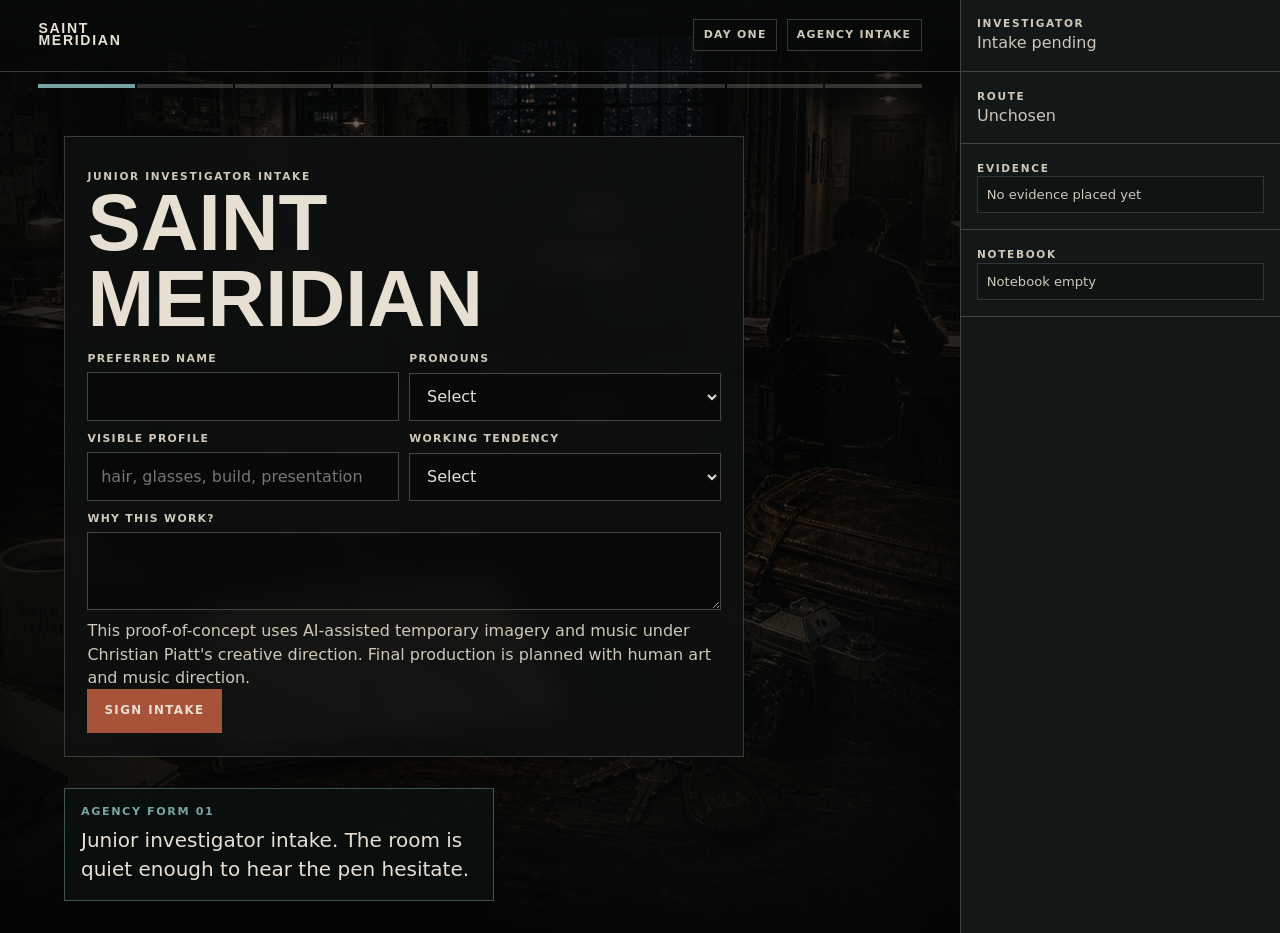
==== prototype.html @ 73ccae49 "Add Scenes 1-6 playable prototype" ====
<!doctype html>
<html lang="en">
  <head>
    <meta charset="utf-8" />
    <meta name="viewport" content="width=device-width, initial-scale=1" />
    <meta name="theme-color" content="#101312" />
    <meta
      name="description"
      content="Saint Meridian Scenes 1-6 playable proof-of-concept."
    />
    <title>Saint Meridian - Scenes 1-6 Prototype</title>
    <link rel="icon" href="data:image/svg+xml,<svg xmlns='http://www.w3.org/2000/svg' viewBox='0 0 64 64'><rect width='64' height='64' fill='%23101312'/><text x='32' y='43' text-anchor='middle' font-family='Georgia' font-size='36' fill='%23e7e0d2'>S</text></svg>" />
    <link rel="stylesheet" href="prototype.css" />
    <script src="prototype.js" defer></script>
  </head>
  <body>
    <a class="skip-link" href="#game">Skip to case file</a>

    <main id="game" class="game-shell" aria-live="polite">
      <section class="stage" aria-label="Saint Meridian prototype scene">
        <img class="scene-image" data-scene-image alt="" />
        <div class="scene-wash" aria-hidden="true"></div>
        <div class="scene-vignette" aria-hidden="true"></div>

        <header class="topbar">
          <a class="wordmark" href="index.html" aria-label="Saint Meridian home">
            <span>Saint</span><span>Meridian</span>
          </a>
          <div class="case-meta">
            <span data-day>Day One</span>
            <span data-location>Agency Office</span>
          </div>
        </header>

        <div class="progress-strip" data-progress aria-label="Prototype progress"></div>

        <section class="workspace" data-workspace></section>

        <section class="dialogue-panel" data-dialogue-panel>
          <div>
            <p class="speaker" data-speaker></p>
            <p class="line" data-line></p>
          </div>
        </section>

        <div class="dialogue-actions" data-actions aria-label="Available actions"></div>
      </section>

      <aside class="case-state" aria-label="Current case state">
        <div>
          <p class="label">Investigator</p>
          <p data-profile-summary>Intake pending</p>
        </div>
        <div>
          <p class="label">Route</p>
          <p data-route-summary>Unchosen</p>
        </div>
        <div>
          <p class="label">Evidence</p>
          <ul data-evidence-list></ul>
        </div>
        <div>
          <p class="label">Notebook</p>
          <ul data-note-list></ul>
        </div>
      </aside>
    </main>
  </body>
</html>
---- prototype.css ----
:root {
  --ink: #101312;
  --ink-2: #171c1a;
  --panel: rgba(13, 17, 16, 0.86);
  --panel-strong: rgba(8, 11, 10, 0.94);
  --paper: #e7e0d2;
  --paper-soft: #cfc7b7;
  --line: rgba(231, 224, 210, 0.22);
  --blue: #79a4a3;
  --rust: #a75239;
  --olive: #778268;
  --display: "Arial Narrow", "Avenir Next Condensed", "Roboto Condensed", "Helvetica Neue", sans-serif;
  --sans: Inter, ui-sans-serif, system-ui, -apple-system, BlinkMacSystemFont, "Segoe UI", sans-serif;
}

* { box-sizing: border-box; }
html, body { min-height: 100%; }
body {
  margin: 0;
  color: var(--paper);
  background: var(--ink);
  font-family: var(--sans);
  line-height: 1.45;
}
button, input, select, textarea { font: inherit; }
button { cursor: pointer; }
.skip-link {
  position: fixed;
  left: 1rem;
  top: -5rem;
  z-index: 100;
  padding: .75rem 1rem;
  color: var(--ink);
  background: var(--paper);
}
.skip-link:focus { top: 1rem; }

.game-shell {
  display: grid;
  grid-template-columns: minmax(0, 1fr) 320px;
  min-height: 100svh;
  background: #080b0a;
}
.stage {
  position: relative;
  min-height: 100svh;
  overflow: hidden;
  isolation: isolate;
}
.scene-image,
.scene-wash,
.scene-vignette {
  position: absolute;
  inset: 0;
  width: 100%;
  height: 100%;
}
.scene-image {
  z-index: -4;
  object-fit: cover;
  object-position: center;
  filter: saturate(.86) contrast(1.05);
  transition: opacity .25s ease;
}
.scene-wash {
  z-index: -3;
  background:
    linear-gradient(90deg, rgba(8, 11, 10, .82), rgba(8, 11, 10, .18) 48%, rgba(8, 11, 10, .74)),
    linear-gradient(0deg, rgba(8, 11, 10, .88), rgba(8, 11, 10, .08) 52%, rgba(8, 11, 10, .5));
}
.scene-vignette {
  z-index: -2;
  box-shadow: inset 0 0 150px rgba(0, 0, 0, .72);
}

.topbar {
  display: flex;
  align-items: center;
  justify-content: space-between;
  gap: 1.5rem;
  padding: 1.2rem clamp(1rem, 3vw, 2.4rem);
  border-bottom: 1px solid var(--line);
  background: linear-gradient(180deg, rgba(8, 11, 10, .84), rgba(8, 11, 10, .18));
}
.wordmark {
  display: flex;
  flex-direction: column;
  color: var(--paper);
  font: 800 .88rem/.84 var(--display);
  letter-spacing: .12em;
  text-decoration: none;
  text-transform: uppercase;
}
.case-meta {
  display: flex;
  gap: .6rem;
  flex-wrap: wrap;
  justify-content: flex-end;
  color: var(--paper-soft);
  font-size: .68rem;
  font-weight: 800;
  letter-spacing: .12em;
  text-transform: uppercase;
}
.case-meta span {
  padding: .45rem .58rem;
  border: 1px solid var(--line);
  background: rgba(8, 11, 10, .48);
}

.progress-strip {
  display: grid;
  grid-template-columns: repeat(9, 1fr);
  gap: 2px;
  padding: 0 clamp(1rem, 3vw, 2.4rem);
}
.progress-strip span {
  height: 4px;
  margin-top: .8rem;
  background: rgba(231, 224, 210, .2);
}
.progress-strip span.active { background: var(--blue); }
.progress-strip span.done { background: var(--rust); }

.workspace {
  display: grid;
  align-content: start;
  gap: 1rem;
  width: min(680px, calc(100% - 2rem));
  margin: clamp(1rem, 4vw, 3rem) 0 11rem clamp(1rem, 5vw, 4rem);
}
.card,
.tool-panel,
.phone-ui,
.board-ui,
.note-ui,
.camera-ui {
  border: 1px solid var(--line);
  background: var(--panel);
  box-shadow: 0 22px 70px rgba(0, 0, 0, .38);
  backdrop-filter: blur(10px);
}
.card { padding: clamp(1rem, 3vw, 1.4rem); }
.card h1,
.card h2,
.card h3 {
  margin: 0 0 .8rem;
  font-family: var(--display);
  line-height: .96;
  text-transform: uppercase;
}
.card h1 { font-size: clamp(2.5rem, 8vw, 5rem); }
.card h2 { font-size: clamp(1.8rem, 5vw, 3rem); }
.card h3 { font-size: 1.35rem; }
.card p { margin: .6rem 0 0; color: var(--paper-soft); }
.label,
.eyebrow {
  margin: 0 0 .55rem;
  color: var(--blue);
  font-size: .66rem;
  font-weight: 800;
  letter-spacing: .16em;
  text-transform: uppercase;
}
.field-grid,
.choice-grid,
.hotspot-grid,
.board-grid {
  display: grid;
  gap: .65rem;
}
.field-grid { grid-template-columns: repeat(2, minmax(0, 1fr)); }
.field { display: grid; gap: .3rem; }
.field label {
  color: var(--paper-soft);
  font-size: .68rem;
  font-weight: 800;
  letter-spacing: .12em;
  text-transform: uppercase;
}
.field input,
.field select,
.field textarea {
  width: 100%;
  min-width: 0;
  border: 1px solid rgba(231, 224, 210, .28);
  color: var(--paper);
  background: rgba(0, 0, 0, .34);
  padding: .75rem .8rem;
  border-radius: 0;
}
.field textarea { min-height: 78px; resize: vertical; }
.wide { grid-column: 1 / -1; }

.primary-button,
.choice-button,
.ghost-button,
.pin-key,
.hotspot,
.chip {
  min-height: 42px;
  border: 1px solid rgba(231, 224, 210, .28);
  color: var(--paper);
  background: rgba(9, 12, 11, .72);
  text-align: left;
}
.primary-button {
  justify-self: start;
  padding: .78rem 1rem;
  border-color: transparent;
  background: var(--rust);
  font-size: .74rem;
  font-weight: 900;
  letter-spacing: .12em;
  text-transform: uppercase;
  text-align: center;
}
.choice-button,
.hotspot,
.chip {
  padding: .8rem .9rem;
}
.choice-button strong,
.hotspot strong {
  display: block;
  margin-bottom: .2rem;
  font-family: var(--display);
  font-size: 1.18rem;
  text-transform: uppercase;
}
.choice-button span,
.hotspot span {
  color: var(--paper-soft);
  font-size: .86rem;
}
.choice-button[aria-pressed="true"],
.hotspot.done,
.chip.selected {
  border-color: var(--blue);
  background: rgba(51, 79, 78, .78);
}
.ghost-button {
  padding: .72rem .85rem;
  text-align: center;
}
button:focus-visible,
input:focus-visible,
select:focus-visible,
textarea:focus-visible,
a:focus-visible {
  outline: 3px solid var(--blue);
  outline-offset: 3px;
}
button:disabled { opacity: .5; cursor: not-allowed; }

.tool-panel { padding: .9rem; }
.tool-row {
  display: grid;
  grid-template-columns: repeat(4, 1fr);
  gap: .55rem;
}
.tool {
  min-height: 76px;
  display: grid;
  place-items: center;
  gap: .2rem;
  padding: .65rem;
  border: 1px solid var(--line);
  background: rgba(0, 0, 0, .24);
  color: var(--paper-soft);
  text-align: center;
  font-size: .68rem;
  font-weight: 800;
  letter-spacing: .08em;
  text-transform: uppercase;
}
.tool svg { width: 24px; height: 24px; color: var(--blue); }

.phone-ui { width: min(320px, 100%); padding: 1rem; }
.phone-screen {
  padding: 1rem;
  border: 1px solid rgba(231, 224, 210, .28);
  background: #0b0e0d;
}
.pin-display {
  height: 42px;
  display: grid;
  place-items: center;
  margin: .8rem 0;
  border: 1px solid var(--line);
  color: var(--blue);
  font-size: 1.5rem;
  letter-spacing: .45em;
}
.pin-grid {
  display: grid;
  grid-template-columns: repeat(3, 1fr);
  gap: .45rem;
}
.pin-key { text-align: center; font-weight: 900; }
.phone-note {
  margin-top: .8rem;
  color: var(--paper-soft);
  font: 700 .8rem/1.3 var(--display);
}

.waveform {
  display: grid;
  grid-template-columns: repeat(24, 1fr);
  align-items: center;
  gap: 3px;
  height: 80px;
  padding: .8rem;
  border: 1px solid var(--line);
  background: rgba(0, 0, 0, .28);
}
.waveform i {
  display: block;
  min-height: 12px;
  background: var(--blue);
}
.transcript {
  display: grid;
  gap: .55rem;
  margin-top: .75rem;
}
.chip {
  width: 100%;
  text-align: left;
}

.camera-ui {
  position: relative;
  min-height: min(54svh, 560px);
  display: grid;
  align-items: center;
  justify-items: end;
  padding: 1rem;
  overflow: hidden;
}
.reticle {
  width: min(42vw, 420px);
  aspect-ratio: 16 / 9;
  border: 2px solid rgba(231, 224, 210, .86);
  box-shadow: 0 0 0 999px rgba(0, 0, 0, .24), inset 0 0 0 1px rgba(0,0,0,.6);
}
.reticle::before,
.reticle::after {
  content: "";
  position: absolute;
  inset: 50% auto auto 50%;
  width: 28px;
  height: 2px;
  translate: -50% -50%;
  background: var(--rust);
}
.reticle::after {
  width: 2px;
  height: 28px;
}
.camera-hud {
  position: absolute;
  left: 1rem;
  right: 1rem;
  bottom: 1rem;
  display: flex;
  align-items: center;
  justify-content: space-between;
  gap: .8rem;
  color: var(--paper);
  font-size: .72rem;
  font-weight: 900;
  letter-spacing: .12em;
  text-transform: uppercase;
}
.capture-flash {
  position: absolute;
  inset: 0;
  pointer-events: none;
  background: rgba(231, 224, 210, .86);
  opacity: 0;
}
.capture-flash.on { animation: flash .42s ease; }
@keyframes flash { 35% { opacity: .75; } }

.game-shell[data-step="camera"] .workspace {
  width: min(900px, calc(100% - 2rem));
}
.game-shell[data-step="camera"] .camera-ui {
  background: rgba(8, 11, 10, .28);
  backdrop-filter: none;
}
.game-shell[data-step="camera"] .scene-wash {
  background:
    linear-gradient(90deg, rgba(8, 11, 10, .74), rgba(8, 11, 10, .1) 56%, rgba(8, 11, 10, .48)),
    linear-gradient(0deg, rgba(8, 11, 10, .78), rgba(8, 11, 10, .02) 52%, rgba(8, 11, 10, .4));
}


.note-ui,
.board-ui { padding: 1rem; }
.note-tabs,
.board-grid,
.interpretation-grid { margin-top: .7rem; }
.note-tabs {
  display: grid;
  grid-template-columns: repeat(4, 1fr);
  gap: .4rem;
}
.note-tabs .chip {
  min-height: 54px;
  text-align: center;
}
.interpretation-grid {
  display: grid;
  grid-template-columns: repeat(2, minmax(0, 1fr));
  gap: .7rem;
}
.interpretation-grid > div {
  display: grid;
  gap: .4rem;
}
.board-grid { grid-template-columns: repeat(3, 1fr); }
.board-card {
  min-height: 136px;
  display: grid;
  align-content: start;
  gap: .45rem;
  padding: .85rem;
  border: 1px dashed rgba(231, 224, 210, .32);
  background: rgba(0, 0, 0, .25);
}
.board-card.placed {
  border-style: solid;
  border-color: var(--blue);
  background: rgba(51, 79, 78, .72);
}
.board-card strong {
  color: var(--paper);
  font-family: var(--display);
  text-transform: uppercase;
}
.board-card span {
  color: var(--paper-soft);
  font-size: .82rem;
}

.dialogue-panel {
  position: absolute;
  left: clamp(1rem, 5vw, 4rem);
  bottom: clamp(1rem, 4vw, 2rem);
  z-index: 2;
  display: grid;
  gap: .85rem;
  width: min(520px, calc(100% - 2rem));
  padding: .95rem 1rem;
  border: 1px solid rgba(231, 224, 210, .42);
  background: rgba(231, 224, 210, .92);
  color: var(--ink);
  box-shadow: 0 18px 60px rgba(0, 0, 0, .44);
}
.dialogue-panel::after {
  content: "";
  position: absolute;
  display: none;
}
.dialogue-panel[data-mode="speech"] {
  border-radius: 8px;
  color: var(--ink);
  background: rgba(238, 232, 218, .94);
}
.dialogue-panel[data-mode="speech"]::after {
  display: block;
  bottom: -13px;
  width: 22px;
  height: 22px;
  rotate: 45deg;
  border-right: 1px solid rgba(231, 224, 210, .42);
  border-bottom: 1px solid rgba(231, 224, 210, .42);
  background: rgba(238, 232, 218, .94);
}
.dialogue-panel[data-mode="caption"] {
  max-width: 620px;
  border-color: rgba(231, 224, 210, .35);
  border-radius: 0;
  background: rgba(8, 11, 10, .86);
  color: var(--paper);
}
.dialogue-panel[data-mode="diegetic"] {
  max-width: 430px;
  border-color: rgba(121, 164, 163, .48);
  border-radius: 0;
  background: rgba(10, 16, 15, .9);
  color: var(--paper);
}
.dialogue-panel[data-speaker-key="sophia"] {
  left: auto;
  right: clamp(1rem, 8vw, 7rem);
  top: clamp(7.2rem, 16vh, 10rem);
  bottom: auto;
}
.dialogue-panel[data-speaker-key="sophia"]::after {
  right: 34px;
}
.dialogue-panel[data-speaker-key="shane"] {
  left: clamp(1rem, 5vw, 4rem);
  top: clamp(7.2rem, 16vh, 10rem);
  bottom: auto;
}
.dialogue-panel[data-speaker-key="shane"]::after {
  left: 34px;
}
.dialogue-panel[data-speaker-key="ellie"],
.dialogue-panel[data-speaker-key="marlene"] {
  left: auto;
  right: clamp(1rem, 5vw, 4rem);
  bottom: clamp(7rem, 16vh, 9rem);
}
.dialogue-panel[data-speaker-key="ellie"]::after,
.dialogue-panel[data-speaker-key="marlene"]::after {
  right: 34px;
}
.dialogue-panel[data-speaker-key="anonymous-caller"] {
  left: auto;
  right: clamp(1rem, 5vw, 4rem);
  bottom: clamp(7rem, 16vh, 9rem);
}
.dialogue-panel[data-speaker-key="camera"],
.dialogue-panel[data-speaker-key="notebook"],
.dialogue-panel[data-speaker-key="phone"],
.dialogue-panel[data-speaker-key="sophia-s-note"],
.dialogue-panel[data-speaker-key="agency-form-01"] {
  left: clamp(1rem, 5vw, 4rem);
  right: auto;
  bottom: clamp(1rem, 4vw, 2rem);
}
.game-shell[data-step="arrival"] .dialogue-panel,
.game-shell[data-step="intro"] .dialogue-panel,
.game-shell[data-step="prep"] .dialogue-panel,
.game-shell[data-step="housingTour"] .dialogue-panel,
.game-shell[data-step="harbourtown"] .dialogue-panel,
.game-shell[data-step="board"] .dialogue-panel,
.game-shell[data-step="wrapup"] .dialogue-panel,
.game-shell[data-step="ending"] .dialogue-panel {
  top: auto;
  left: clamp(1rem, 5vw, 4rem);
  right: auto;
  bottom: clamp(1rem, 4vw, 2rem);
}
.game-shell[data-step="intro"] .dialogue-panel::after,
.game-shell[data-step="prep"] .dialogue-panel::after,
.game-shell[data-step="housingTour"] .dialogue-panel::after,
.game-shell[data-step="harbourtown"] .dialogue-panel::after,
.game-shell[data-step="board"] .dialogue-panel::after,
.game-shell[data-step="wrapup"] .dialogue-panel::after,
.game-shell[data-step="ending"] .dialogue-panel::after {
  left: 34px;
  right: auto;
}
.speaker {
  margin: 0 0 .35rem;
  color: var(--blue);
  font-size: .7rem;
  font-weight: 900;
  letter-spacing: .14em;
  text-transform: uppercase;
}
.line {
  margin: 0;
  color: inherit;
  font-size: clamp(1rem, 2vw, 1.25rem);
}
.dialogue-actions {
  position: absolute;
  right: clamp(1rem, 5vw, 4rem);
  bottom: clamp(1rem, 4vw, 2rem);
  z-index: 3;
  display: flex;
  flex-wrap: wrap;
  justify-content: flex-end;
  gap: .5rem;
  max-width: min(300px, calc(100% - 2rem));
}
.dialogue-actions:empty {
  display: none;
}
.dialogue-panel[data-mode="speech"] .speaker {
  color: var(--rust);
}
.dialogue-panel[data-mode="speech"] .line {
  font-weight: 650;
}
.dialogue-panel[data-mode="caption"] .speaker,
.dialogue-panel[data-mode="diegetic"] .speaker {
  color: var(--blue);
}

.case-state {
  display: grid;
  align-content: start;
  gap: 1px;
  min-height: 100svh;
  border-left: 1px solid var(--line);
  background: #121817;
}
.case-state > div {
  padding: 1rem;
  border-bottom: 1px solid var(--line);
}
.case-state p { margin: 0; color: var(--paper-soft); }
.case-state ul {
  display: grid;
  gap: .4rem;
  margin: 0;
  padding: 0;
  list-style: none;
}
.case-state li {
  padding: .5rem .55rem;
  border: 1px solid rgba(231, 224, 210, .16);
  color: var(--paper-soft);
  background: rgba(0, 0, 0, .18);
  font-size: .82rem;
}

@media (max-width: 980px) {
  .game-shell { grid-template-columns: 1fr; }
  .case-state {
    min-height: 0;
    grid-template-columns: repeat(2, 1fr);
    border-left: 0;
    border-top: 1px solid var(--line);
  }
  .stage { min-height: 100svh; }
}

@media (max-width: 680px) {
  .topbar { align-items: flex-start; }
  .case-meta { max-width: 190px; }
  .workspace {
    width: calc(100% - 1rem);
    margin: .8rem .5rem 13.5rem;
  }
  .game-shell[data-step="intake"] .workspace {
    margin-bottom: 1rem;
  }
  .field-grid,
  .tool-row,
  .board-grid,
  .interpretation-grid,
  .note-tabs {
    grid-template-columns: 1fr;
  }
  .choice-grid,
  .hotspot-grid { grid-template-columns: 1fr; }
  .dialogue-panel {
    position: fixed;
    left: .5rem;
    right: .5rem;
    bottom: 4.65rem;
    top: auto;
    width: auto;
    max-width: none;
    grid-template-columns: 1fr;
  }
  .game-shell .dialogue-panel,
  .game-shell[data-step] .dialogue-panel {
    left: .5rem;
    right: .5rem;
    bottom: 4.65rem;
    top: auto;
    width: auto;
    max-width: none;
  }
  .dialogue-panel::after { display: none !important; }
  .game-shell[data-step="intake"] .dialogue-panel {
    position: static;
    margin: .5rem;
    width: auto;
  }
  .dialogue-actions {
    position: fixed;
    left: .5rem;
    right: .5rem;
    bottom: .5rem;
    max-width: none;
    justify-content: stretch;
  }
  .dialogue-actions button { width: 100%; }
  .case-state { grid-template-columns: 1fr; }
  .game-shell[data-step="camera"] .workspace {
    width: calc(100% - 1rem);
  }
  .reticle { width: min(70vw, 360px); }
}
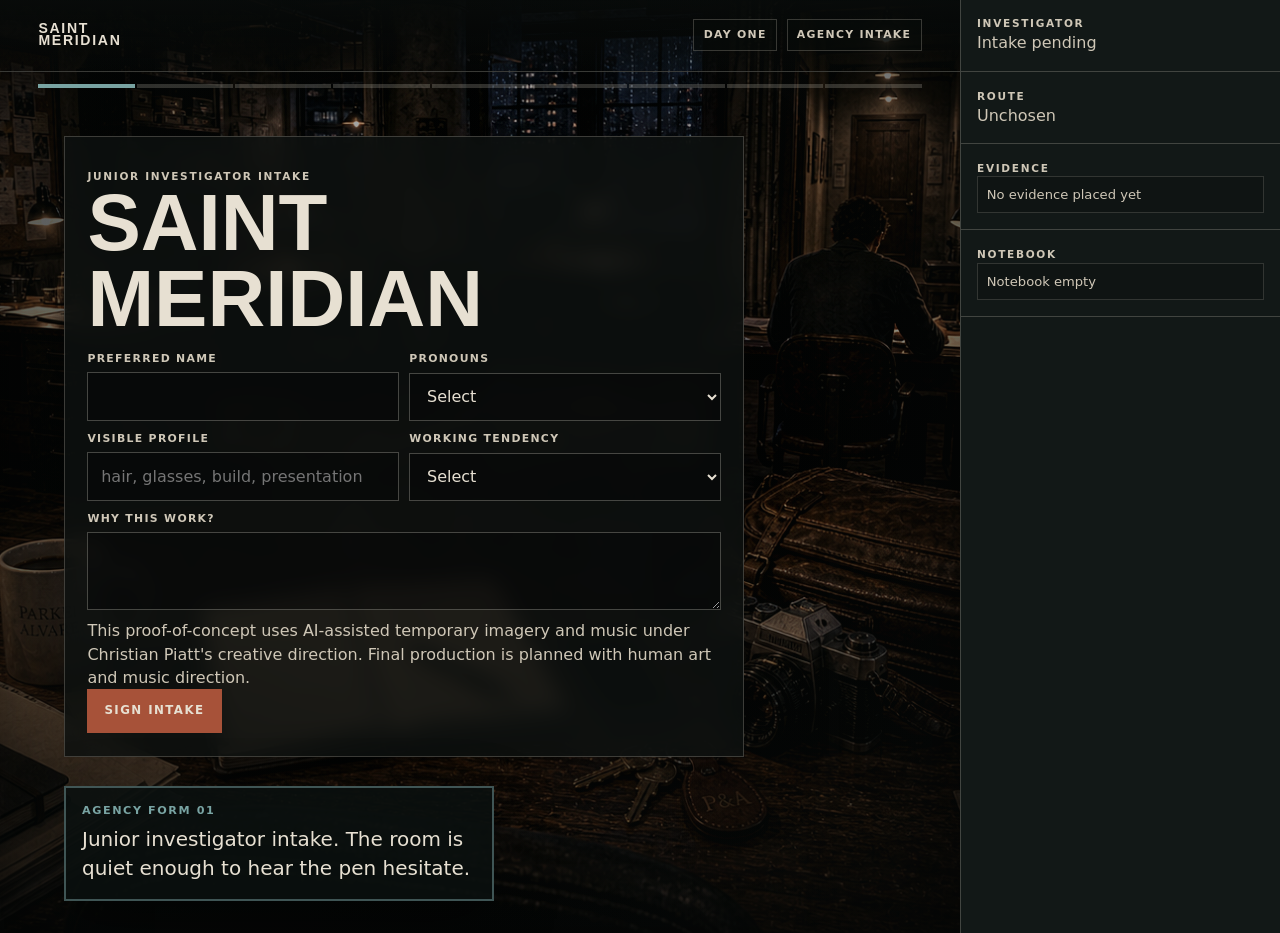
==== commit e5852e28: "Bust prototype asset cache" ====
--- a/prototype.html
+++ b/prototype.html
@@ -10,8 +10,8 @@
     />
     <title>Saint Meridian - Scenes 1-6 Prototype</title>
     <link rel="icon" href="data:image/svg+xml,<svg xmlns='http://www.w3.org/2000/svg' viewBox='0 0 64 64'><rect width='64' height='64' fill='%23101312'/><text x='32' y='43' text-anchor='middle' font-family='Georgia' font-size='36' fill='%23e7e0d2'>S</text></svg>" />
-    <link rel="stylesheet" href="prototype.css" />
-    <script src="prototype.js" defer></script>
+    <link rel="stylesheet" href="prototype.css?v=fb69580" />
+    <script src="prototype.js?v=fb69580" defer></script>
   </head>
   <body>
     <a class="skip-link" href="#game">Skip to case file</a>
--- a/prototype.css
+++ b/prototype.css
@@ -59,18 +59,18 @@
   z-index: -4;
   object-fit: cover;
   object-position: center;
-  filter: saturate(.86) contrast(1.05);
-  transition: opacity .25s ease;
+  filter: saturate(.94) contrast(1.05) brightness(1.08);
+  transition: opacity .25s ease, transform .25s ease, object-position .25s ease;
 }
 .scene-wash {
   z-index: -3;
   background:
-    linear-gradient(90deg, rgba(8, 11, 10, .82), rgba(8, 11, 10, .18) 48%, rgba(8, 11, 10, .74)),
-    linear-gradient(0deg, rgba(8, 11, 10, .88), rgba(8, 11, 10, .08) 52%, rgba(8, 11, 10, .5));
+    linear-gradient(90deg, rgba(8, 11, 10, .52), rgba(8, 11, 10, .04) 48%, rgba(8, 11, 10, .44)),
+    linear-gradient(0deg, rgba(8, 11, 10, .58), rgba(8, 11, 10, .02) 52%, rgba(8, 11, 10, .28));
 }
 .scene-vignette {
   z-index: -2;
-  box-shadow: inset 0 0 150px rgba(0, 0, 0, .72);
+  box-shadow: inset 0 0 110px rgba(0, 0, 0, .48);
 }
 
 .topbar {
@@ -276,6 +276,130 @@
 }
 .tool svg { width: 24px; height: 24px; color: var(--blue); }
 
+.scene-hotspots {
+  position: absolute;
+  inset: 0;
+  z-index: 4;
+  pointer-events: none;
+}
+.scene-hotspot {
+  position: absolute;
+  width: 58px;
+  height: 58px;
+  display: grid;
+  place-items: center;
+  border: 1px solid rgba(231, 224, 210, .6);
+  border-radius: 999px;
+  color: var(--paper);
+  background: rgba(8, 11, 10, .08);
+  box-shadow: 0 0 0 1px rgba(0, 0, 0, .38), 0 0 28px rgba(231, 224, 210, .18);
+  pointer-events: auto;
+}
+.scene-hotspot::before,
+.scene-hotspot::after {
+  content: "";
+  position: absolute;
+  background: rgba(231, 224, 210, .86);
+}
+.scene-hotspot::before {
+  width: 20px;
+  height: 1px;
+}
+.scene-hotspot::after {
+  width: 1px;
+  height: 20px;
+}
+.scene-hotspot span {
+  position: absolute;
+  top: calc(100% + .35rem);
+  left: 50%;
+  translate: -50% 0;
+  padding: .25rem .4rem;
+  border: 1px solid rgba(231, 224, 210, .28);
+  color: var(--paper);
+  background: rgba(8, 11, 10, .68);
+  font-size: .62rem;
+  font-weight: 900;
+  letter-spacing: .12em;
+  text-transform: uppercase;
+  white-space: nowrap;
+}
+.scene-hotspot.done {
+  border-color: var(--blue);
+  background: rgba(51, 79, 78, .26);
+}
+.scene-hotspot[data-hotspot="desk"] {
+  left: 46%;
+  top: 64%;
+}
+.scene-hotspot[data-hotspot="board"] {
+  left: 63%;
+  top: 28%;
+}
+.scene-hotspot[data-hotspot="file"] {
+  left: 32%;
+  top: 58%;
+}
+.inspection-caption {
+  width: min(420px, calc(100% - 2rem));
+  padding: .9rem 1rem;
+  border-left: 4px solid var(--blue);
+  color: var(--paper);
+  background: rgba(8, 11, 10, .68);
+  box-shadow: 0 18px 50px rgba(0, 0, 0, .34);
+}
+.inspection-caption h2 {
+  margin: 0 0 .45rem;
+  font-family: var(--display);
+  font-size: clamp(1.5rem, 4vw, 2.6rem);
+  line-height: .96;
+  text-transform: uppercase;
+}
+.inspection-caption p { margin: .4rem 0 0; color: var(--paper-soft); }
+.game-shell[data-step="inspectClose"] .workspace {
+  margin-top: clamp(6rem, 18vh, 11rem);
+}
+.game-shell[data-step="inspectClose"][data-inspect-target="desk"] .scene-image {
+  transform: scale(1.78);
+  transform-origin: 45% 72%;
+  object-position: 44% 63%;
+}
+.game-shell[data-step="inspectClose"][data-inspect-target="board"] .scene-image {
+  transform: scale(1.72);
+  transform-origin: 20% 27%;
+  object-position: 26% 31%;
+}
+.game-shell[data-step="inspectClose"][data-inspect-target="file"] .scene-image {
+  transform: scale(1.86);
+  transform-origin: 34% 73%;
+  object-position: 35% 56%;
+}
+
+.response-strip {
+  position: absolute;
+  left: clamp(1rem, 5vw, 4rem);
+  right: clamp(1rem, 5vw, 4rem);
+  bottom: clamp(1rem, 4vw, 2rem);
+  z-index: 4;
+  display: flex;
+  flex-wrap: wrap;
+  gap: .55rem;
+  align-items: flex-end;
+}
+.script-choice {
+  max-width: min(360px, 100%);
+  min-height: 0;
+  padding: .72rem .9rem;
+  border: 1px solid rgba(16, 19, 18, .28);
+  border-radius: 8px;
+  color: var(--ink);
+  background: rgba(238, 232, 218, .94);
+  box-shadow: 0 14px 38px rgba(0, 0, 0, .32);
+  font-size: .95rem;
+  font-weight: 750;
+  text-align: left;
+}
+
 .phone-ui { width: min(320px, 100%); padding: 1rem; }
 .phone-screen {
   padding: 1rem;
@@ -454,7 +578,7 @@
   gap: .85rem;
   width: min(520px, calc(100% - 2rem));
   padding: .95rem 1rem;
-  border: 1px solid rgba(231, 224, 210, .42);
+  border: 2px solid rgba(16, 19, 18, .22);
   background: rgba(231, 224, 210, .92);
   color: var(--ink);
   box-shadow: 0 18px 60px rgba(0, 0, 0, .44);
@@ -465,7 +589,7 @@
   display: none;
 }
 .dialogue-panel[data-mode="speech"] {
-  border-radius: 8px;
+  border-radius: 18px;
   color: var(--ink);
   background: rgba(238, 232, 218, .94);
 }
@@ -535,7 +659,6 @@
   bottom: clamp(1rem, 4vw, 2rem);
 }
 .game-shell[data-step="arrival"] .dialogue-panel,
-.game-shell[data-step="intro"] .dialogue-panel,
 .game-shell[data-step="prep"] .dialogue-panel,
 .game-shell[data-step="housingTour"] .dialogue-panel,
 .game-shell[data-step="harbourtown"] .dialogue-panel,
@@ -547,7 +670,6 @@
   right: auto;
   bottom: clamp(1rem, 4vw, 2rem);
 }
-.game-shell[data-step="intro"] .dialogue-panel::after,
 .game-shell[data-step="prep"] .dialogue-panel::after,
 .game-shell[data-step="housingTour"] .dialogue-panel::after,
 .game-shell[data-step="harbourtown"] .dialogue-panel::after,
@@ -678,6 +800,24 @@
     margin: .5rem;
     width: auto;
   }
+  .game-shell[data-step="intro"] .dialogue-panel {
+    top: 7.9rem;
+    bottom: auto;
+  }
+  .response-strip {
+    position: fixed;
+    left: .5rem;
+    right: .5rem;
+    bottom: .5rem;
+    flex-direction: column;
+    align-items: stretch;
+    gap: .4rem;
+  }
+  .script-choice {
+    width: 100%;
+    max-width: none;
+    padding: .65rem .8rem;
+  }
   .dialogue-actions {
     position: fixed;
     left: .5rem;
